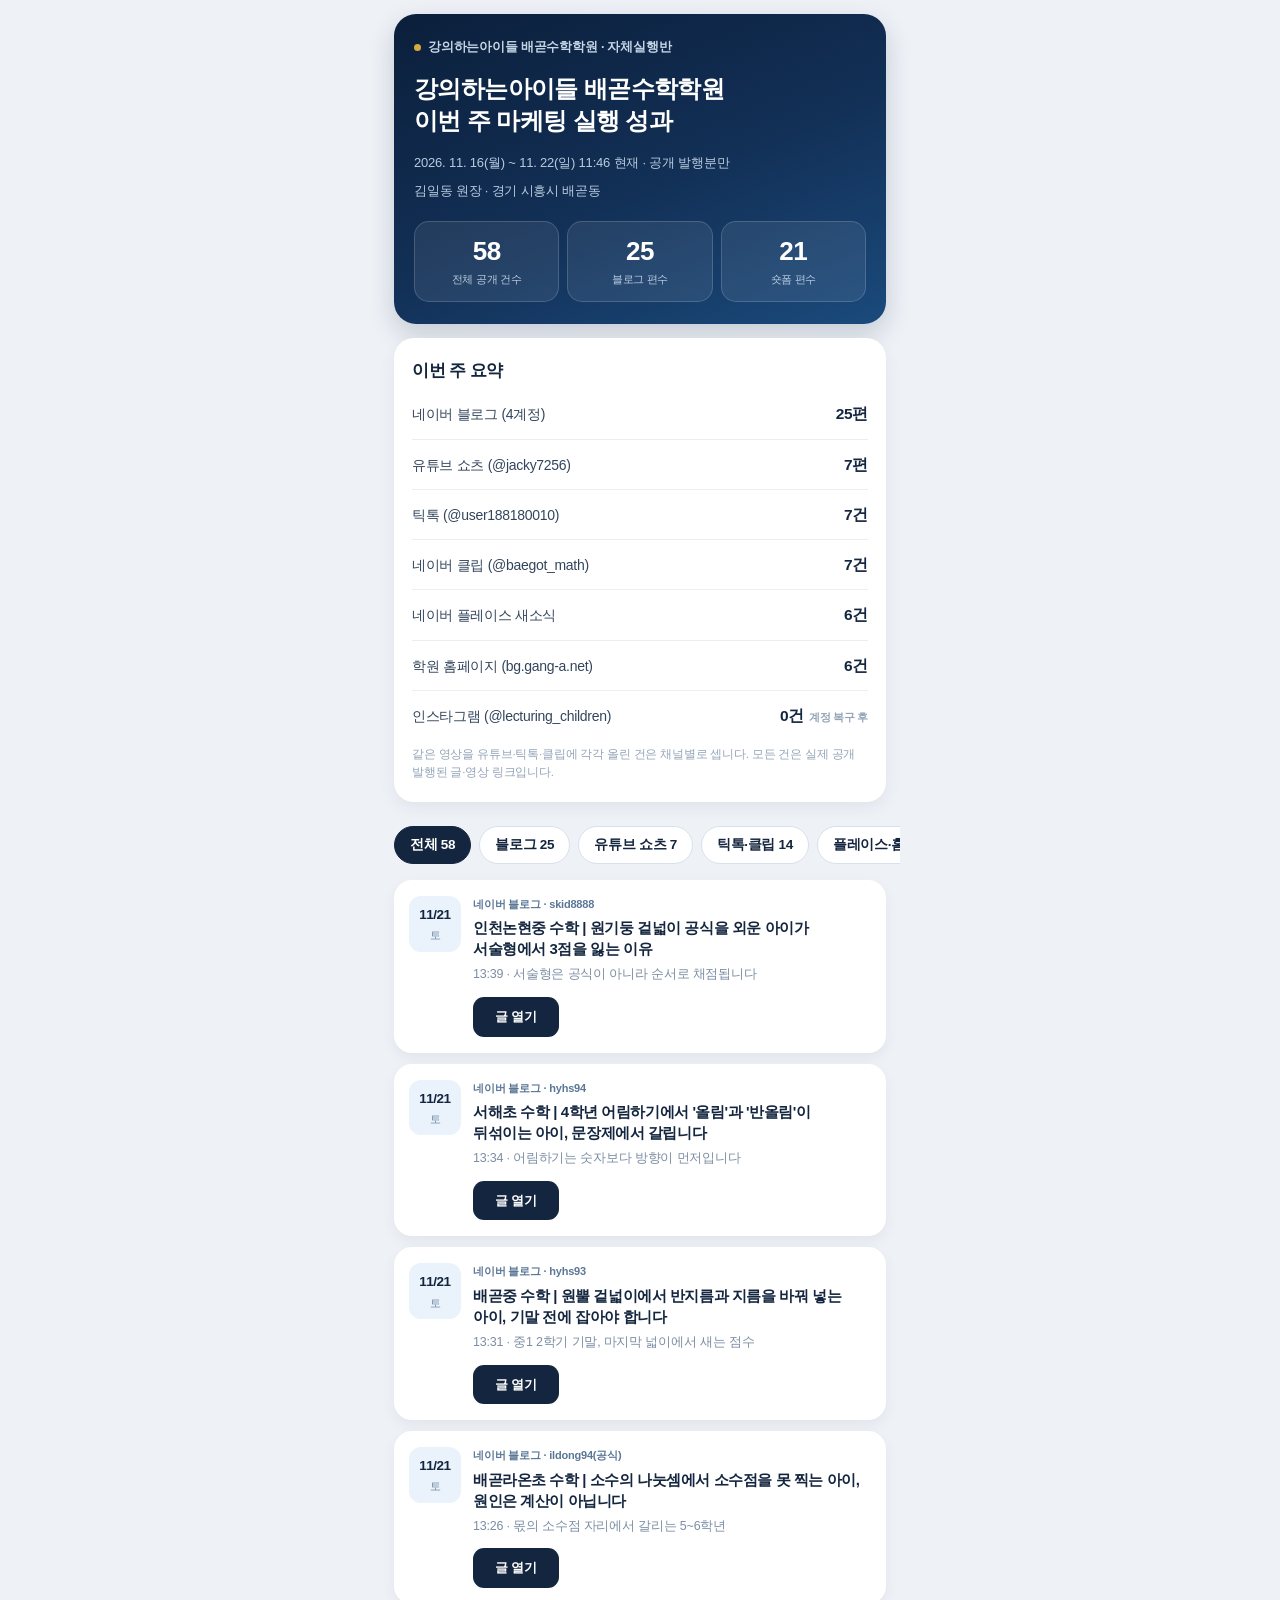
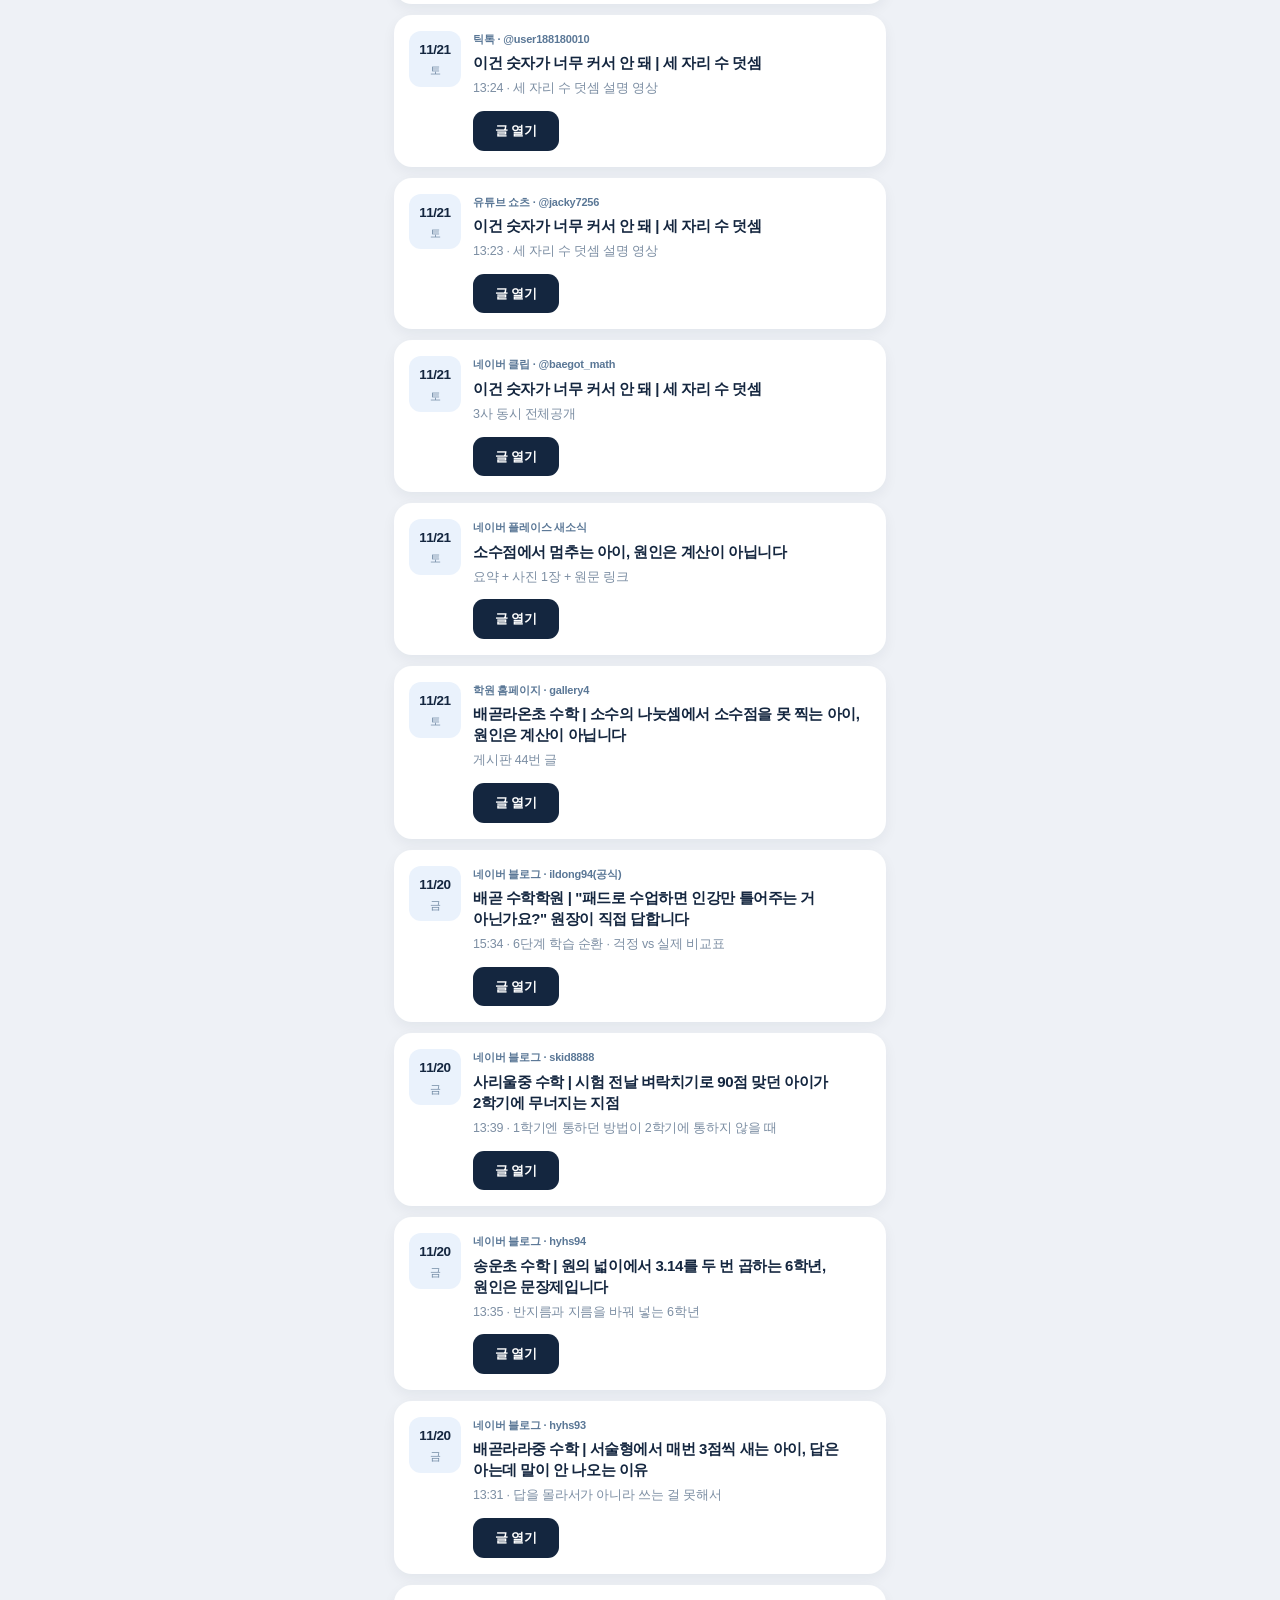
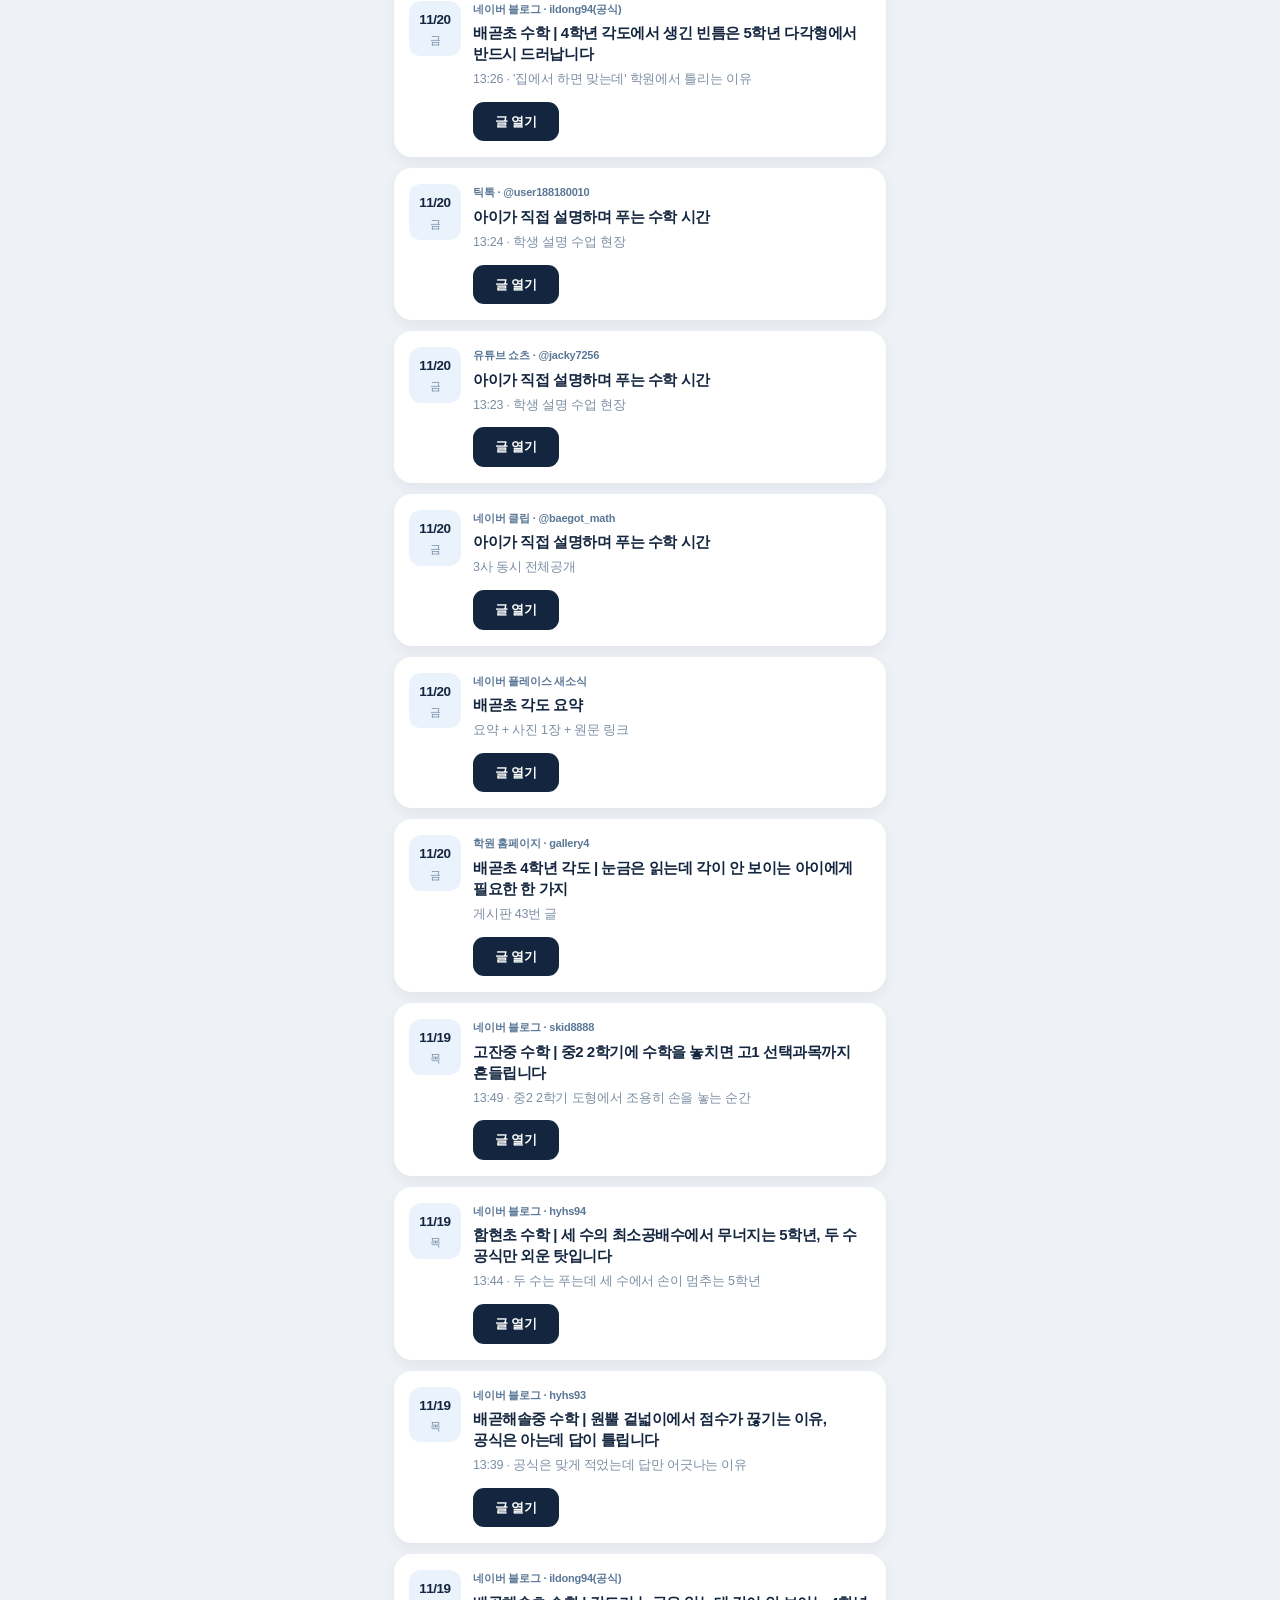
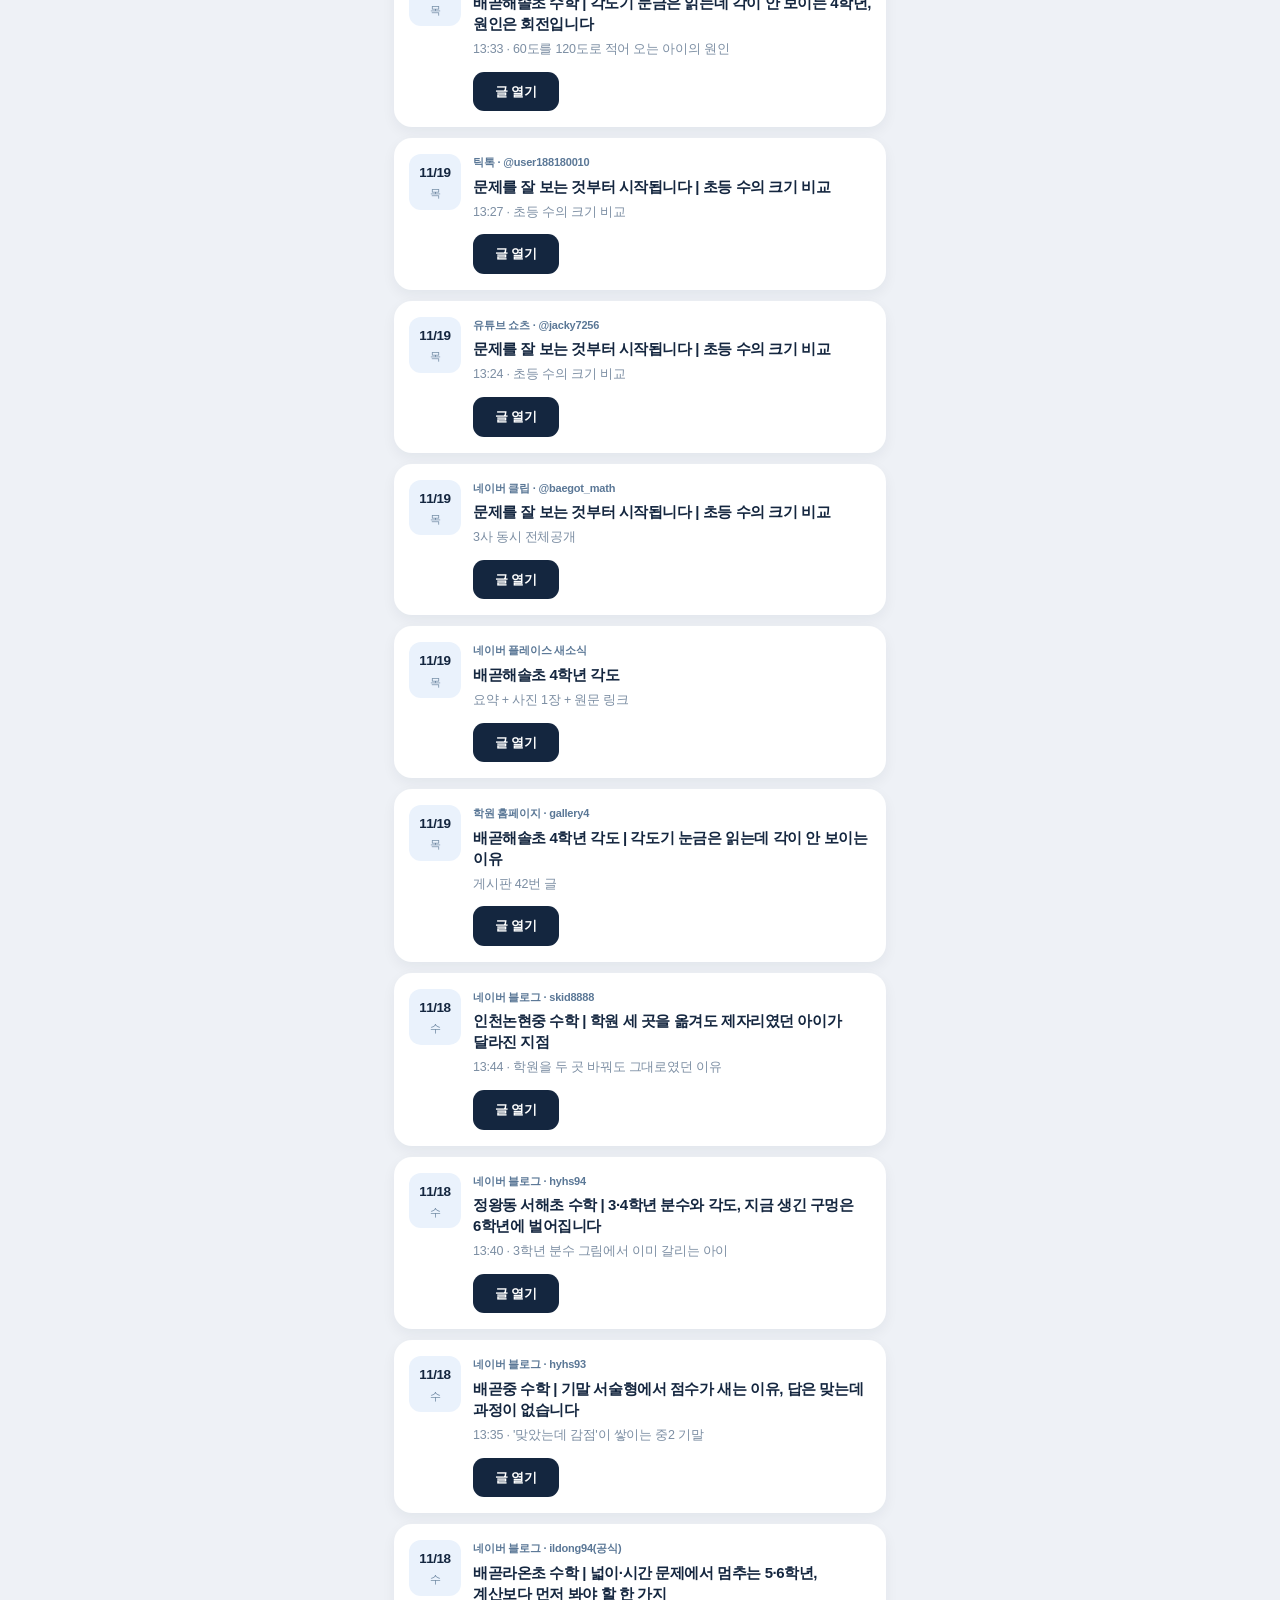
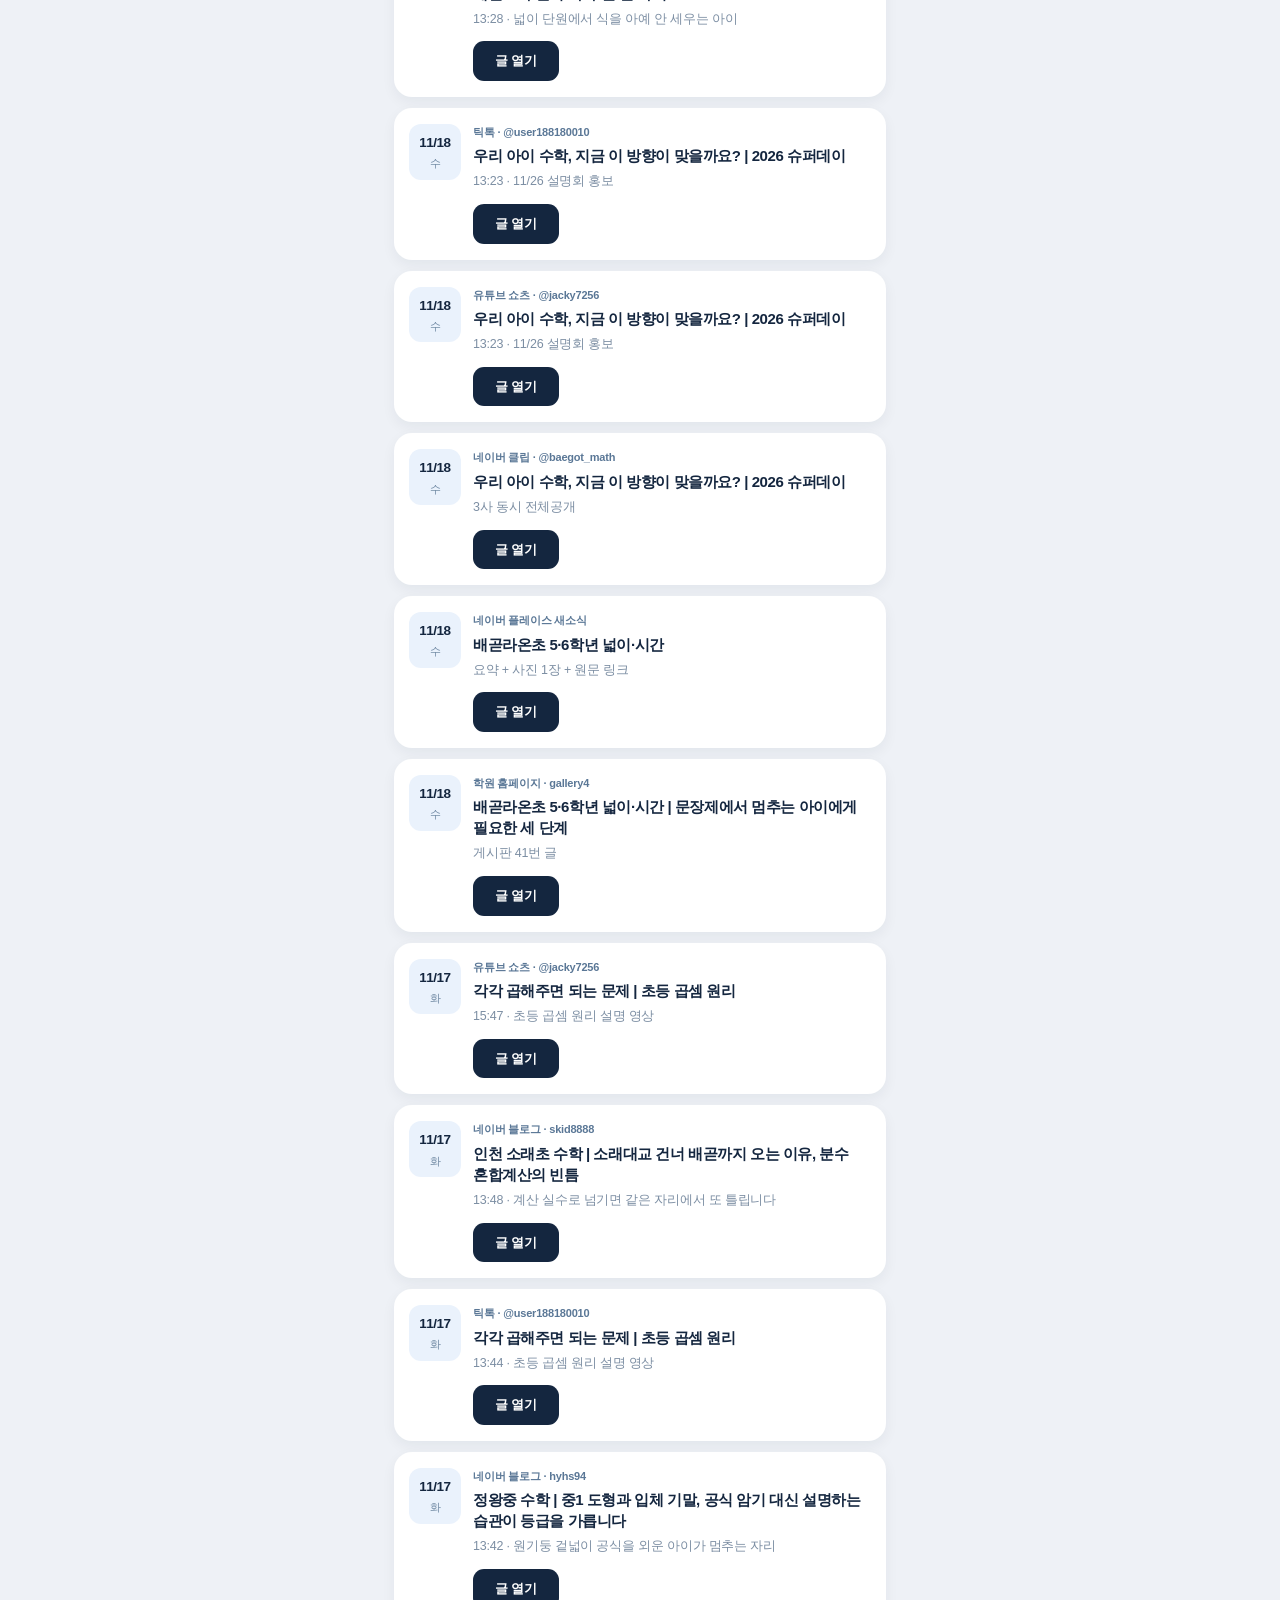
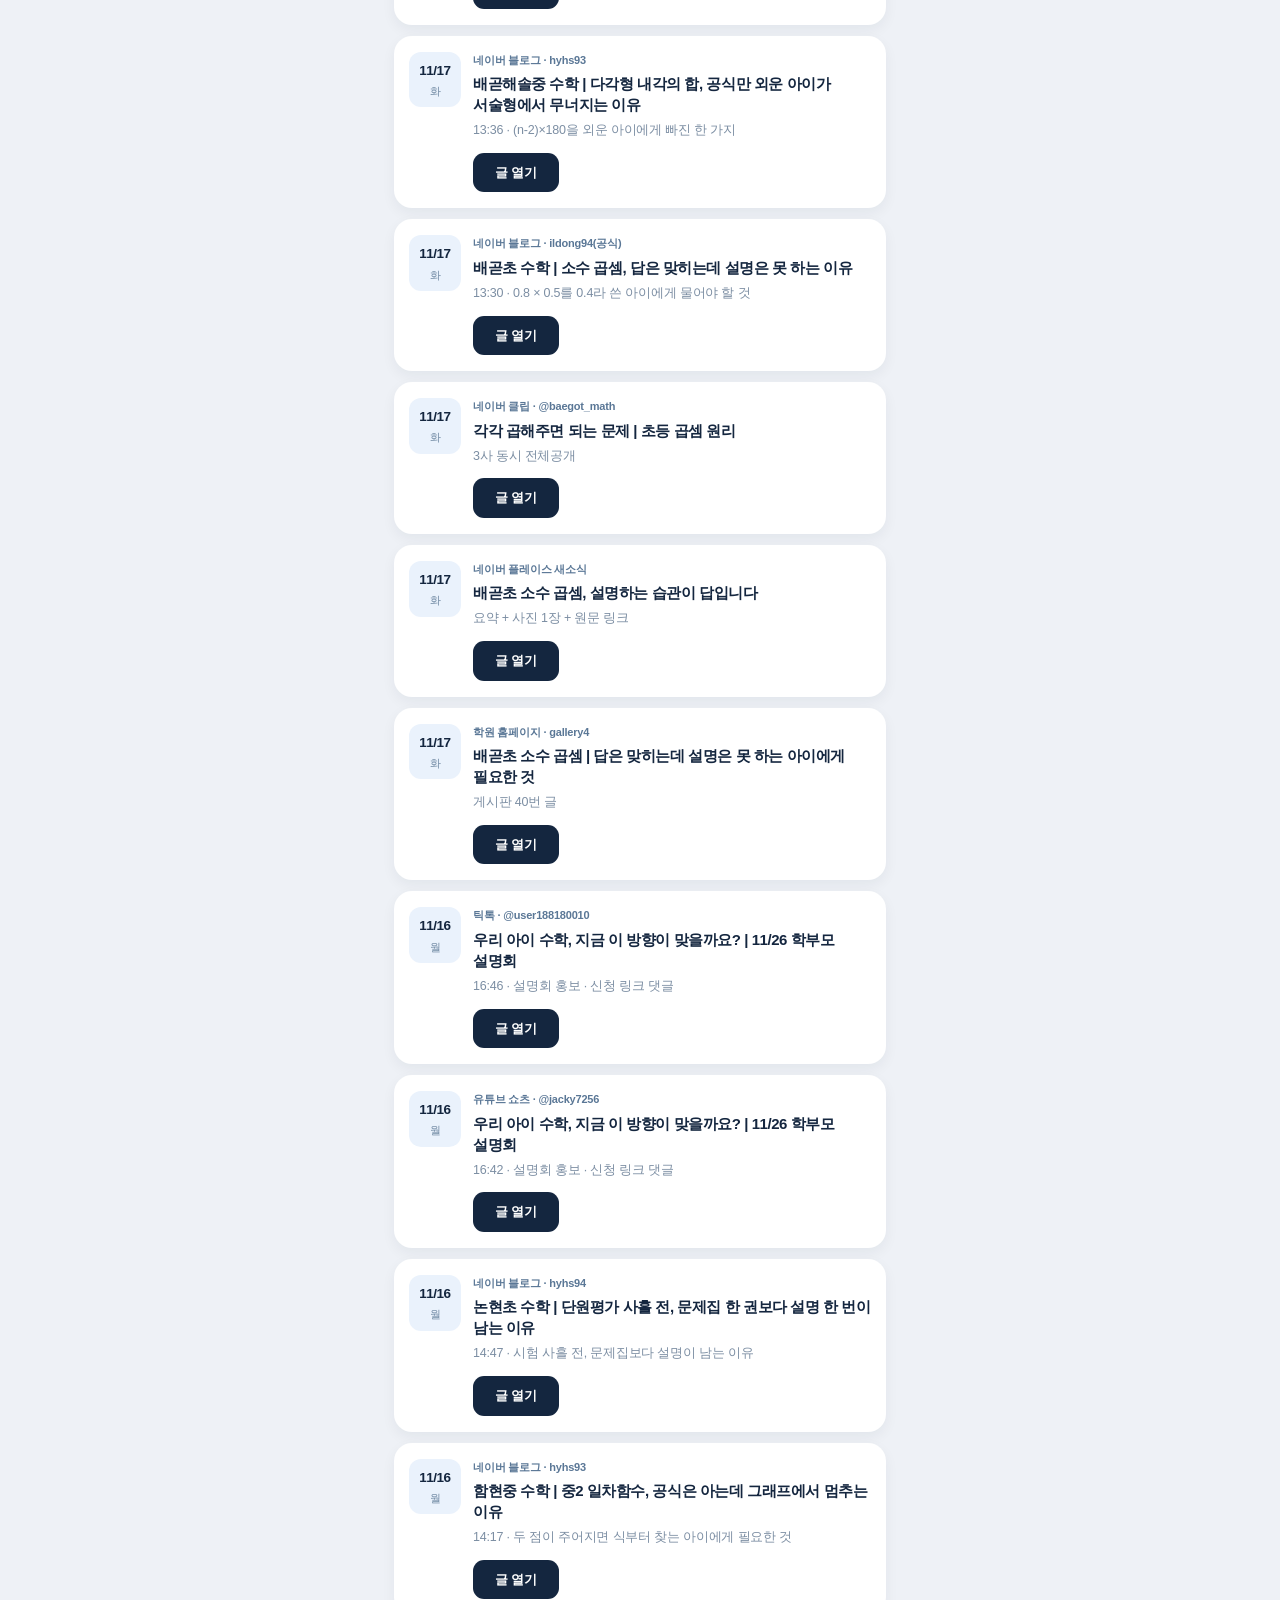
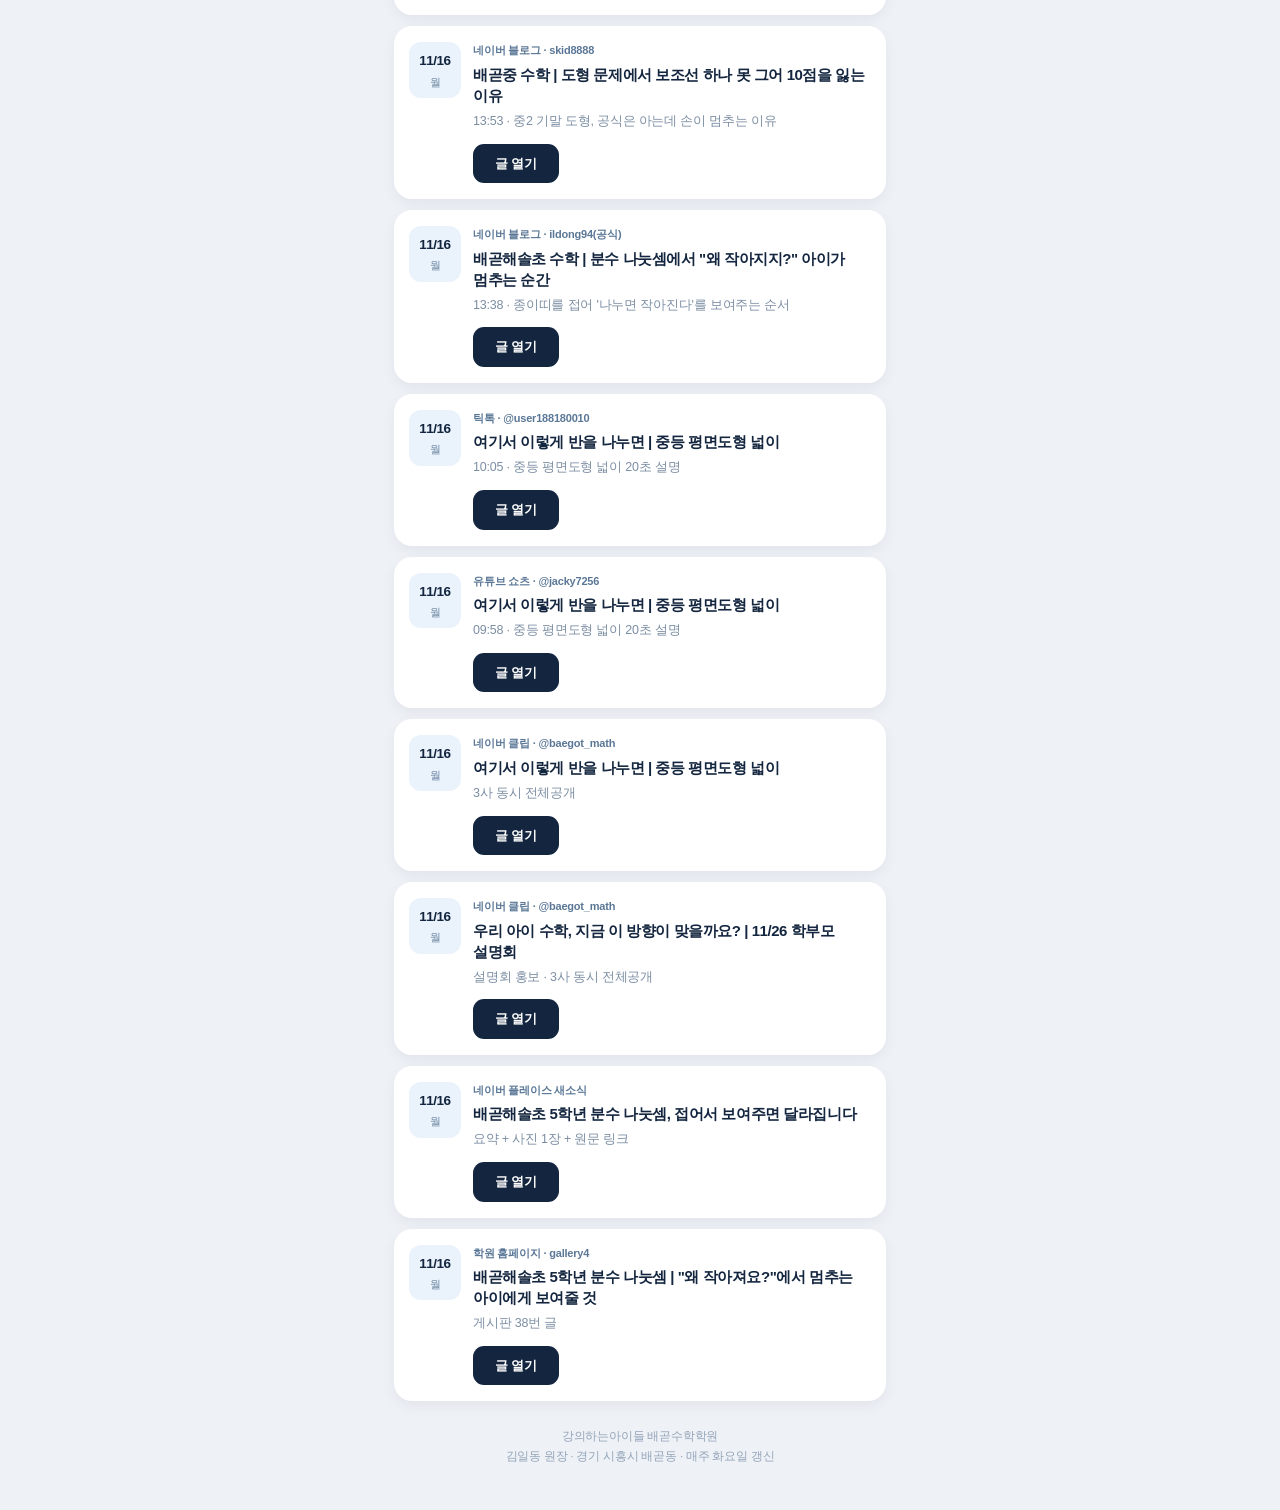
==== index.html @ 43c9d852 "주간 마케팅 실행 성과 페이지 최초 구축 (2026-11-16 ~ 11-22)" ====
<!DOCTYPE html>
<html lang="ko">
<head>
<meta charset="utf-8">
<meta name="viewport" content="width=device-width, initial-scale=1, viewport-fit=cover">
<meta name="theme-color" content="#0d2240">
<title>강의하는아이들 배곧수학학원 이번 주 마케팅 실행 성과</title>
<meta name="description" content="김일동 원장 · 경기 시흥시 배곧동. 2026. 11. 16(월) ~ 11. 22(일) 공개 발행분 주간 성과.">
<meta property="og:type" content="website">
<meta property="og:title" content="강의하는아이들 배곧수학학원 이번 주 마케팅 실행 성과">
<meta property="og:description" content="김일동 원장 · 경기 시흥시 배곧동 · 2026. 11. 16 ~ 11. 22 공개 발행분">
<meta property="og:url" content="https://ildong0311-dot.github.io/">
<meta name="twitter:card" content="summary">
<style>
:root{
  --navy:#122a49;
  --navy-deep:#0d2240;
  --ink:#14263f;
  --ink-soft:#33455c;
  --muted:#7c8ea3;
  --line:#eaeff6;
  --bg:#eef1f6;
  --chip-line:#d7e0ec;
  --gold:#d8a93c;
}
*{box-sizing:border-box;-webkit-tap-highlight-color:transparent}
html,body{margin:0;padding:0}
body{
  background:var(--bg);
  color:var(--ink);
  font-family:-apple-system,BlinkMacSystemFont,"Apple SD Gothic Neo","Pretendard","Noto Sans KR","Malgun Gothic","Segoe UI",sans-serif;
  -webkit-font-smoothing:antialiased;
  line-height:1.5;
}
.wrap{max-width:520px;margin:0 auto;padding:14px 14px 44px}

/* 헤더 */
.hero{
  background:linear-gradient(158deg,#0b1f3b 0%,#122f55 52%,#1a4a7c 100%);
  border-radius:22px;
  padding:24px 20px 22px;
  color:#fff;
  box-shadow:0 10px 26px rgba(13,34,64,.18);
}
.badge{display:flex;align-items:center;gap:7px;font-size:12.5px;font-weight:600;color:#c7d7e8;letter-spacing:-.2px}
.badge .dot{width:7px;height:7px;border-radius:50%;background:var(--gold);flex:none}
.hero h1{
  margin:16px 0 0;
  font-size:24px;line-height:1.34;font-weight:800;letter-spacing:-.6px;color:#fff;
}
.hero h1 span{display:block}
.period{margin:16px 0 0;font-size:13px;line-height:1.55;color:#b9cbe0;letter-spacing:-.2px}
.owner{margin:8px 0 0;font-size:13px;color:#b9cbe0;letter-spacing:-.2px}
.stats{display:flex;gap:8px;margin-top:20px}
.stat{
  flex:1;text-align:center;padding:15px 4px 13px;border-radius:15px;
  background:rgba(255,255,255,.08);
  border:1px solid rgba(255,255,255,.16);
}
.stat b{display:block;font-size:26px;font-weight:800;line-height:1.1;color:#fff;letter-spacing:-.5px}
.stat span{display:block;margin-top:6px;font-size:11px;color:#b9cbe0;letter-spacing:-.3px}

/* 카드 공통 */
.card{background:#fff;border-radius:20px;padding:20px 18px;box-shadow:0 6px 18px rgba(20,38,63,.06)}
.summary{margin-top:14px}
.summary h2{margin:0 0 6px;font-size:17px;font-weight:800;letter-spacing:-.5px;color:var(--ink)}
.srow{display:flex;align-items:baseline;justify-content:space-between;gap:10px;padding:13px 0;border-bottom:1px solid var(--line)}
.srow:last-of-type{border-bottom:0;padding-bottom:4px}
.srow .lab{font-size:14px;color:var(--ink-soft);letter-spacing:-.3px}
.srow .val{font-size:15.5px;font-weight:800;color:var(--ink);white-space:nowrap;letter-spacing:-.3px}
.srow .val em{font-style:normal;font-size:11px;font-weight:600;color:#93a4b8;margin-left:5px}
.note{margin:14px 0 0;font-size:11.5px;line-height:1.6;color:#93a4b8;letter-spacing:-.2px}

/* 필터 */
.chips{
  display:flex;gap:8px;overflow-x:auto;margin:16px -14px 0;padding:8px 14px 6px;
  position:sticky;top:0;z-index:5;
  background:linear-gradient(to bottom,var(--bg) 78%,rgba(238,241,246,0));
  -webkit-overflow-scrolling:touch;scrollbar-width:none;
}
.chips::-webkit-scrollbar{display:none}
.chip{
  flex:none;border:1px solid var(--chip-line);background:#fff;color:var(--ink);
  font-family:inherit;font-size:13.5px;font-weight:700;letter-spacing:-.3px;
  padding:9px 15px;border-radius:999px;cursor:pointer;white-space:nowrap;
  transition:background .15s,color .15s,border-color .15s;
}
.chip[aria-pressed="true"]{background:var(--ink);border-color:var(--ink);color:#fff}

/* 목록 */
.list{display:grid;gap:11px;margin-top:10px}
.item{
  display:flex;gap:12px;background:#fff;border-radius:18px;padding:16px 15px;
  box-shadow:0 5px 14px rgba(20,38,63,.055);
}
.date{
  flex:none;width:52px;align-self:flex-start;text-align:center;
  background:#eaf2fc;border-radius:12px;padding:9px 0 8px;
}
.date .d{display:block;font-size:13.5px;font-weight:800;color:var(--ink);letter-spacing:-.5px}
.date .w{display:block;margin-top:2px;font-size:11px;color:#7089a3}
.body{flex:1;min-width:0}
.ch{font-size:11px;font-weight:600;color:#5a7796;letter-spacing:-.2px;margin-bottom:5px}
.ttl{margin:0;font-size:15px;font-weight:800;line-height:1.4;color:var(--ink);letter-spacing:-.45px;word-break:keep-all}
.meta{margin:6px 0 0;font-size:12.5px;line-height:1.5;color:var(--muted);letter-spacing:-.2px;word-break:keep-all}
.open{
  display:inline-block;margin-top:13px;padding:10px 22px;border-radius:11px;
  background:var(--ink);color:#fff;text-decoration:none;
  font-size:13px;font-weight:700;letter-spacing:-.2px;
}
.open:active{background:#0a1a2e}
.empty{padding:28px 0;text-align:center;font-size:13px;color:var(--muted)}

.foot{margin:26px 0 0;text-align:center;font-size:11.5px;line-height:1.7;color:#93a4b8;letter-spacing:-.2px}
</style>
</head>
<body>
<div class="wrap">
  <header class="hero">
    <div class="badge"><span class="dot"></span><span id="badge">강의하는아이들 배곧수학학원 · 자체실행반</span></div>
    <h1 id="title"></h1>
    <p class="period" id="period"></p>
    <p class="owner" id="owner"></p>
    <div class="stats" id="stats"></div>
  </header>

  <section class="card summary">
    <h2>이번 주 요약</h2>
    <div id="summary"></div>
    <p class="note" id="note"></p>
  </section>

  <nav class="chips" id="chips" aria-label="채널 필터"></nav>
  <div class="list" id="list"></div>
  <p class="foot" id="foot"></p>
</div>

<script>
(function(){
  var state = { items: [], filter: 'all' };
  var pad = function(n){ return n < 10 ? '0' + n : '' + n; };

  function esc(s){
    return String(s == null ? '' : s).replace(/[&<>"']/g, function(c){
      return {'&':'&amp;','<':'&lt;','>':'&gt;','"':'&quot;',"'":'&#39;'}[c];
    });
  }

  function income(item){
    if(item.time) return item.time + ' · ' + item.sub;
    return item.sub;
  }

  function render(){
    var list = document.getElementById('list');
    var rows = state.items.filter(function(it){
      if(state.filter === 'all') return true;
      if(state.filter === 'short') return it.cat === 'tt' || it.cat === 'clip';
      if(state.filter === 'etc') return it.cat === 'place' || it.cat === 'home';
      return it.cat === state.filter;
    });
    if(!rows.length){ list.innerHTML = '<div class="empty">해당 채널의 발행분이 없습니다.</div>'; return; }
    list.innerHTML = rows.map(function(it){
      var p = it.date.split('-');
      return '<article class="item">' +
        '<div class="date"><span class="d">' + p[1] + '/' + p[2] + '</span><span class="w">' + esc(it.dow) + '</span></div>' +
        '<div class="body">' +
          '<div class="ch">' + esc(it.ch) + '</div>' +
          '<h3 class="ttl">' + esc(it.title) + '</h3>' +
          '<p class="meta">' + esc(income(it)) + '</p>' +
          '<a class="open" href="' + esc(it.url) + '" target="_blank" rel="noopener">글 열기</a>' +
        '</div>' +
      '</article>';
    }).join('');
  }

  function bindChips(filters){
    var box = document.getElementById('chips');
    box.innerHTML = filters.map(function(f){
      return '<button class="chip" type="button" data-key="' + f.key + '" aria-pressed="' +
        (f.key === state.filter ? 'true' : 'false') + '">' + esc(f.label) + ' ' + f.count + '</button>';
    }).join('');
    box.addEventListener('click', function(e){
      var b = e.target.closest('.chip'); if(!b) return;
      state.filter = b.dataset.key;
      [].forEach.call(box.querySelectorAll('.chip'), function(c){
        c.setAttribute('aria-pressed', c === b ? 'true' : 'false');
      });
      render();
      window.scrollTo({ top: Math.max(0, box.offsetTop - 8), behavior: 'smooth' });
    });
  }

  fetch('data.json', { cache: 'no-store' })
    .then(function(r){ if(!r.ok) throw new Error('load'); return r.json(); })
    .then(function(d){
      document.getElementById('badge').textContent = d.badge;
      document.getElementById('title').innerHTML =
        '<span>' + esc(d.academy) + '</span><span>' + esc(d.title.replace(d.academy, '').trim()) + '</span>';
      document.getElementById('period').textContent = d.period_label;
      document.getElementById('owner').textContent = d.owner_line;
      document.getElementById('stats').innerHTML = d.stats.map(function(s){
        return '<div class="stat"><b>' + s.value + '</b><span>' + esc(s.label) + '</span></div>';
      }).join('');
      document.getElementById('summary').innerHTML = d.summary.map(function(r){
        return '<div class="srow"><span class="lab">' + esc(r.label) + '</span><span class="val">' +
          esc(r.value) + (r.note ? '<em>' + esc(r.note) + '</em>' : '') + '</span></div>';
      }).join('');
      document.getElementById('note').textContent = d.summary_note || '';
      document.getElementById('foot').innerHTML =
        esc(d.academy) + '<br>' + esc(d.owner_line) + ' · 매주 화요일 갱신';
      state.items = d.items || [];
      bindChips(d.filters || []);
      render();
    })
    .catch(function(){
      document.getElementById('list').innerHTML =
        '<div class="empty">데이터를 불러오지 못했습니다. 잠시 후 새로고침해 주세요.</div>';
    });
})();
</script>
</body>
</html>
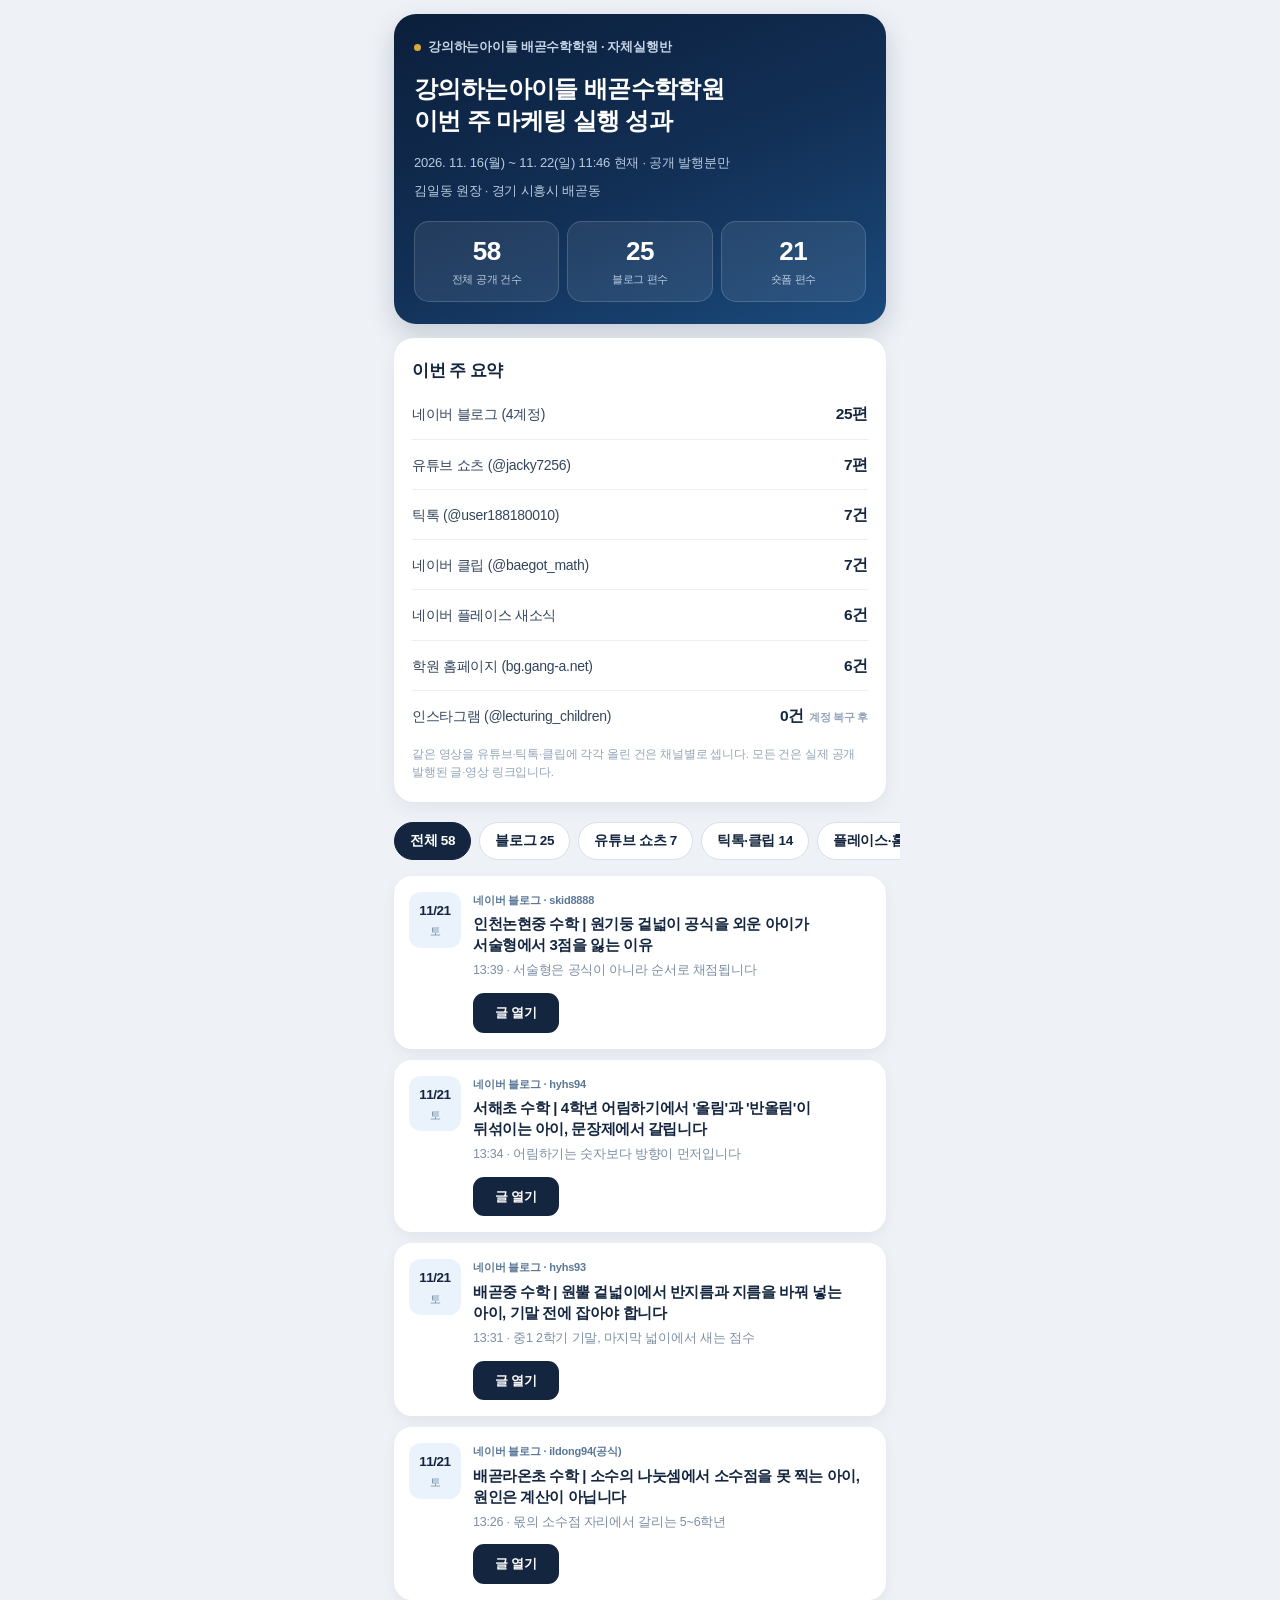
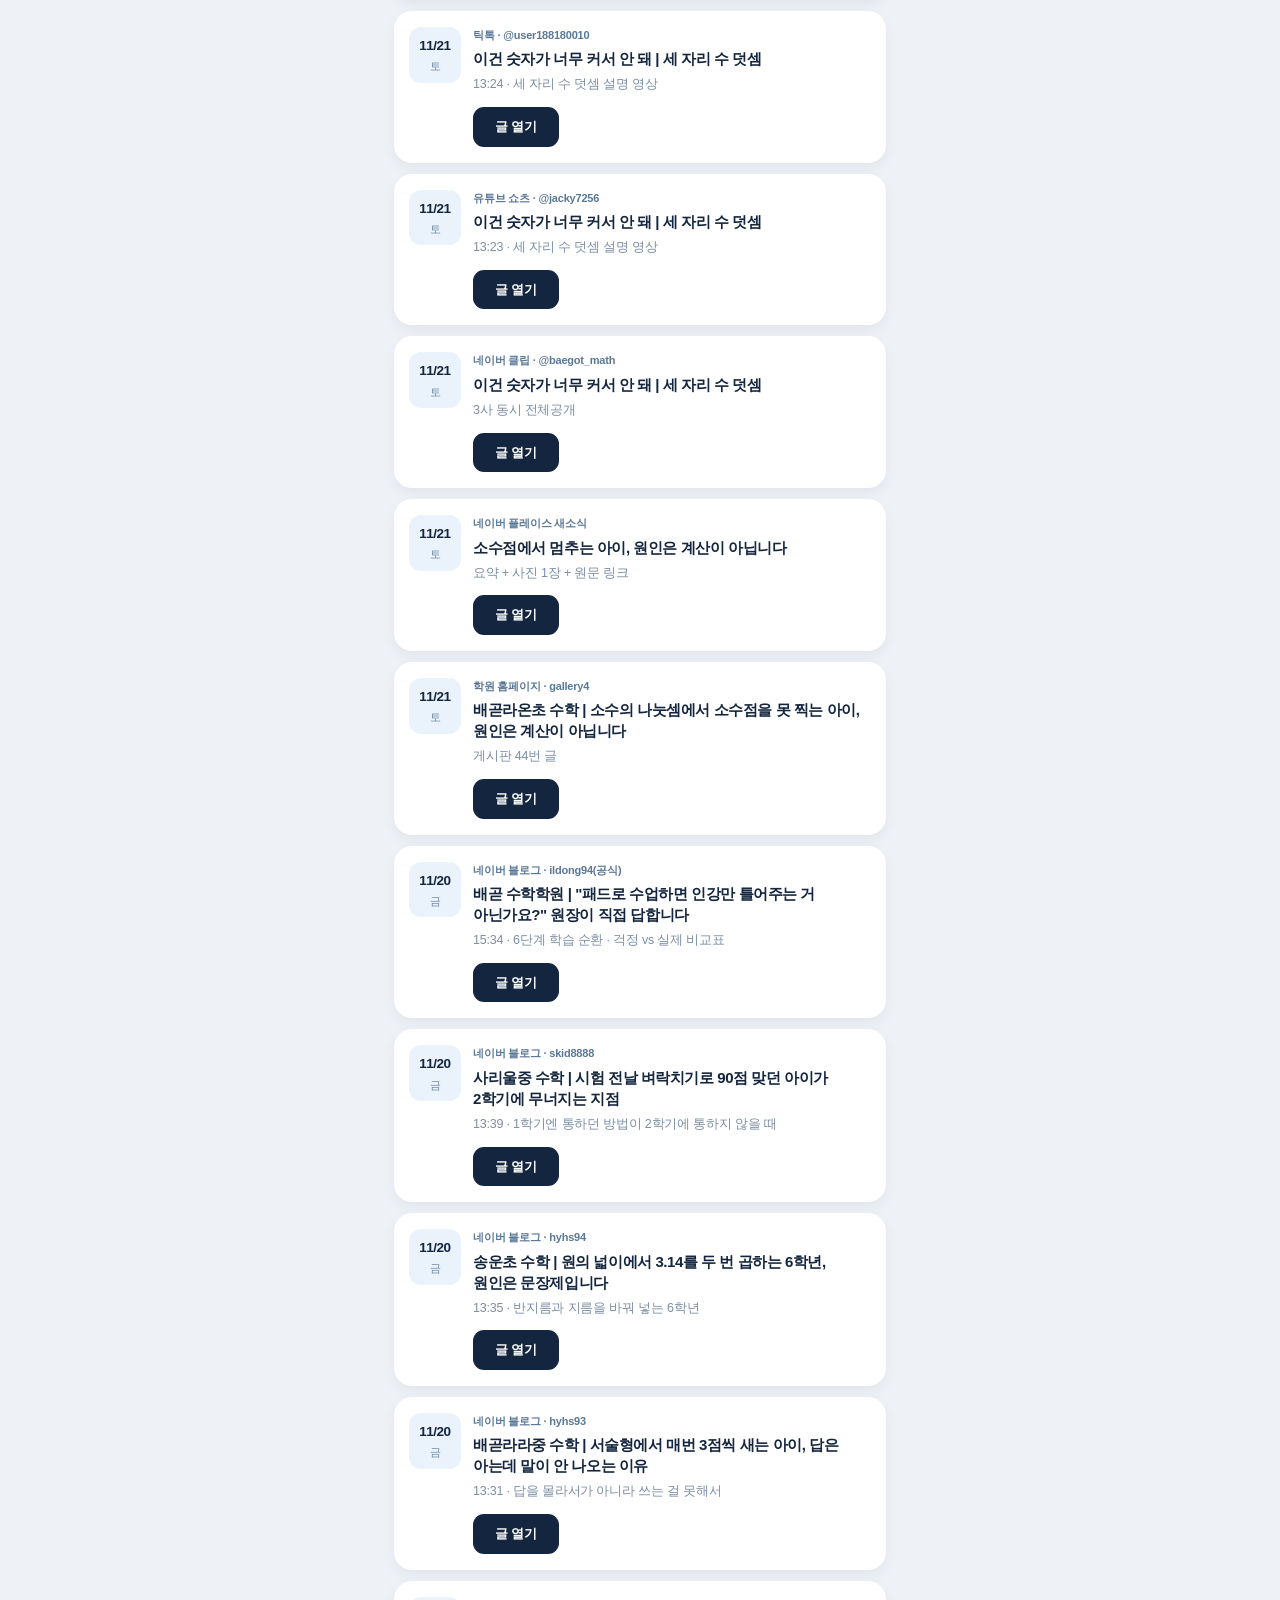
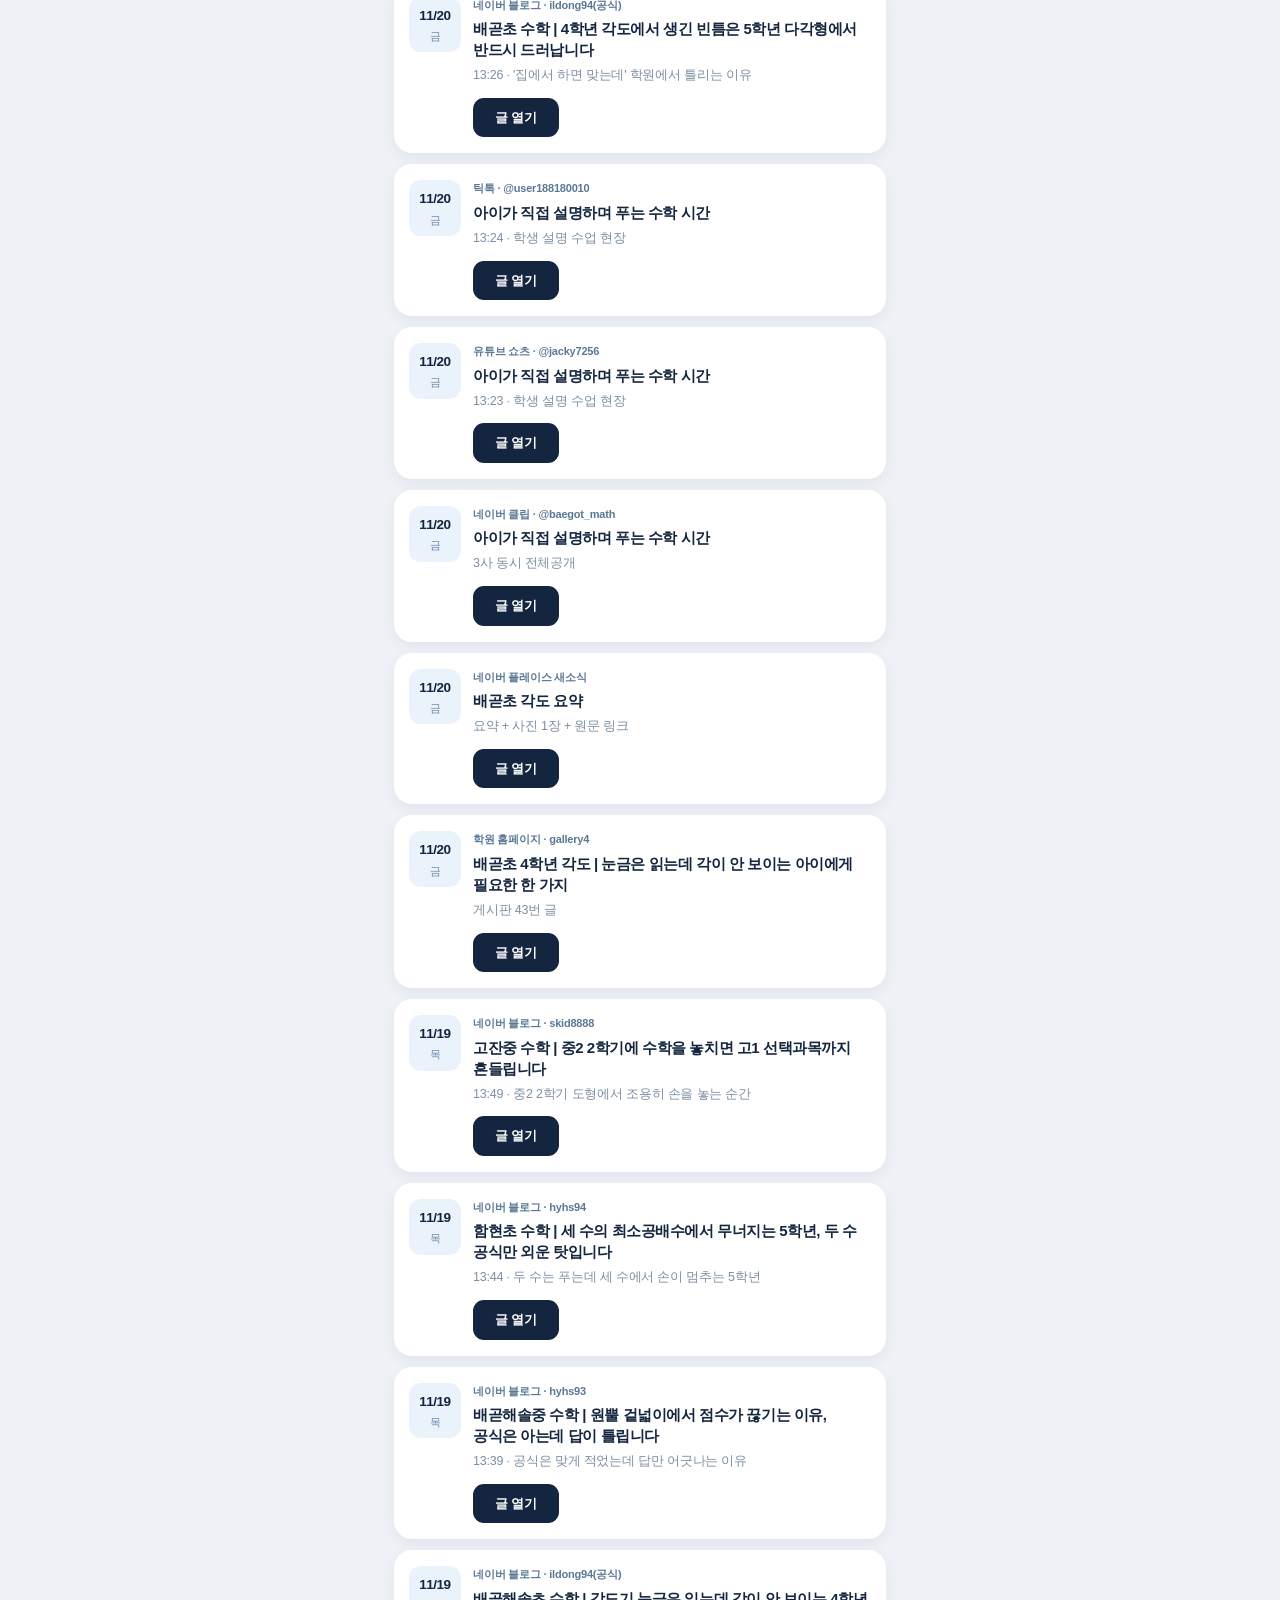
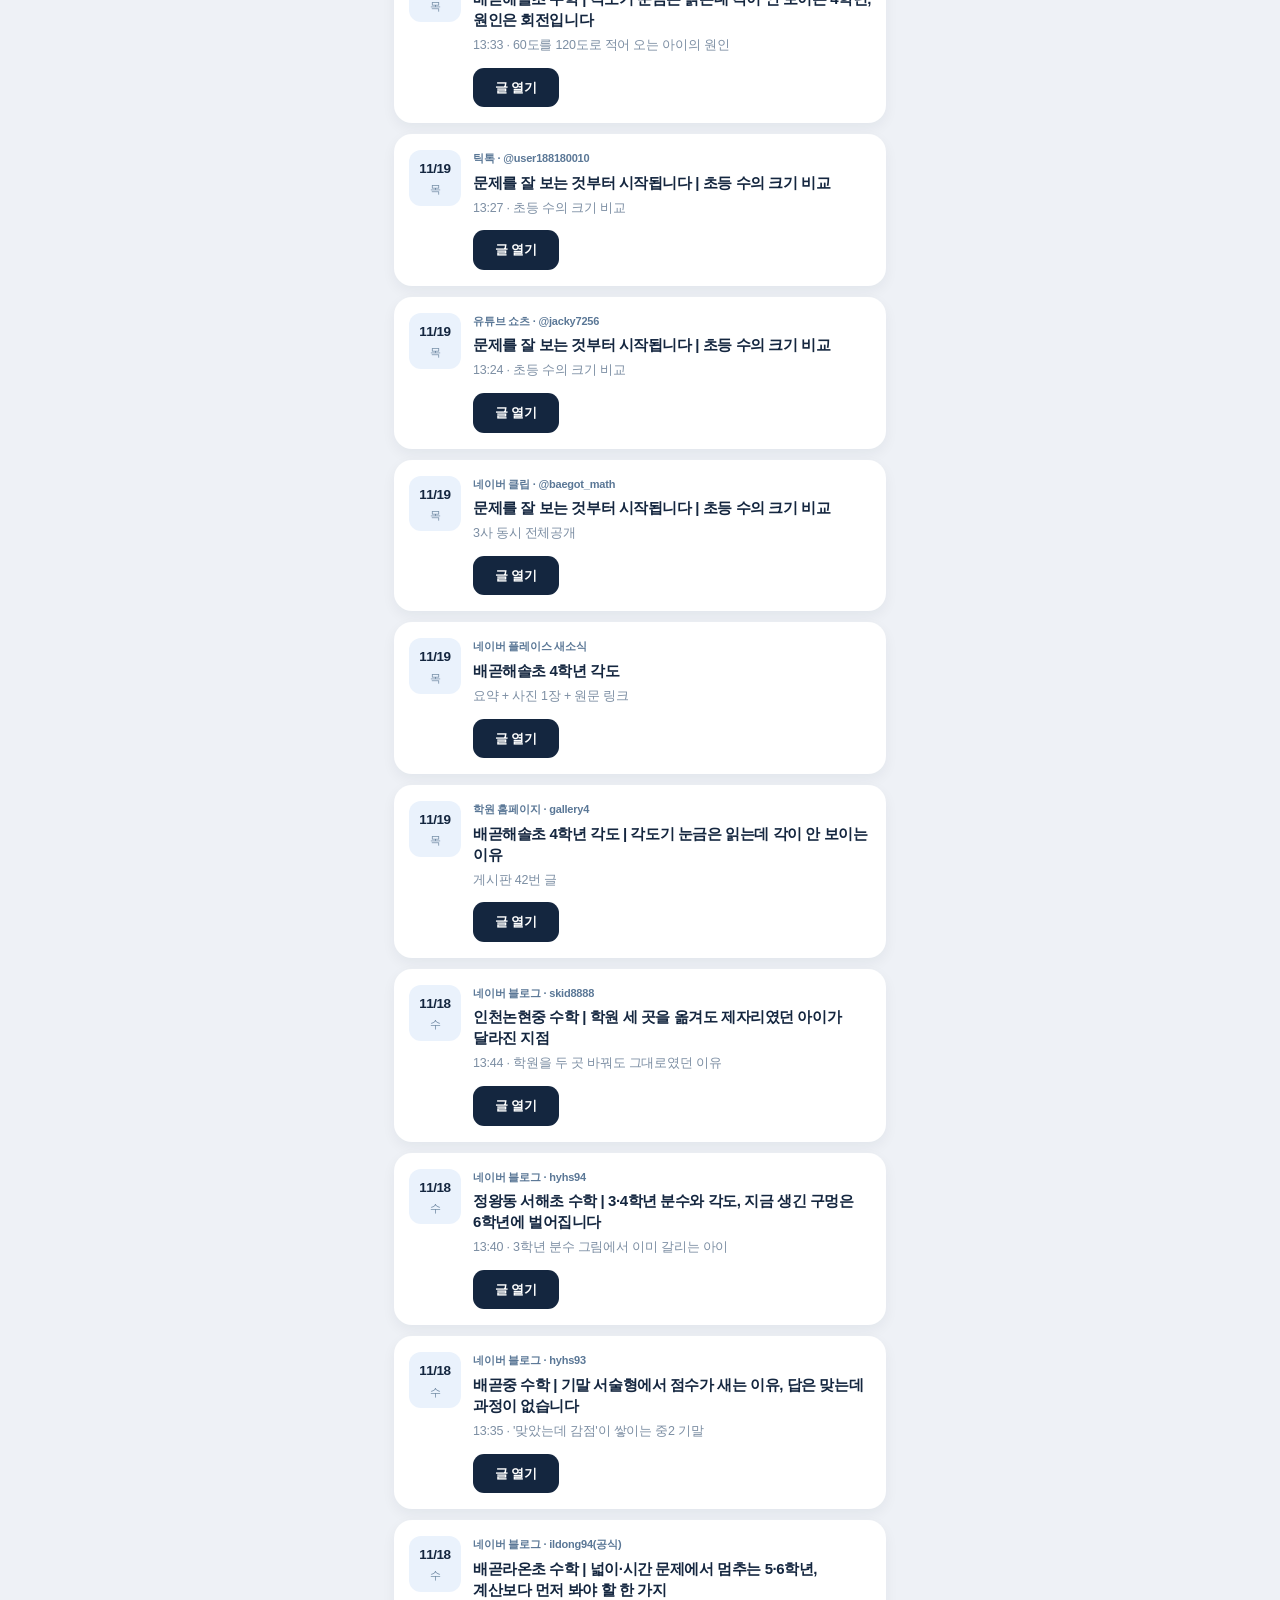
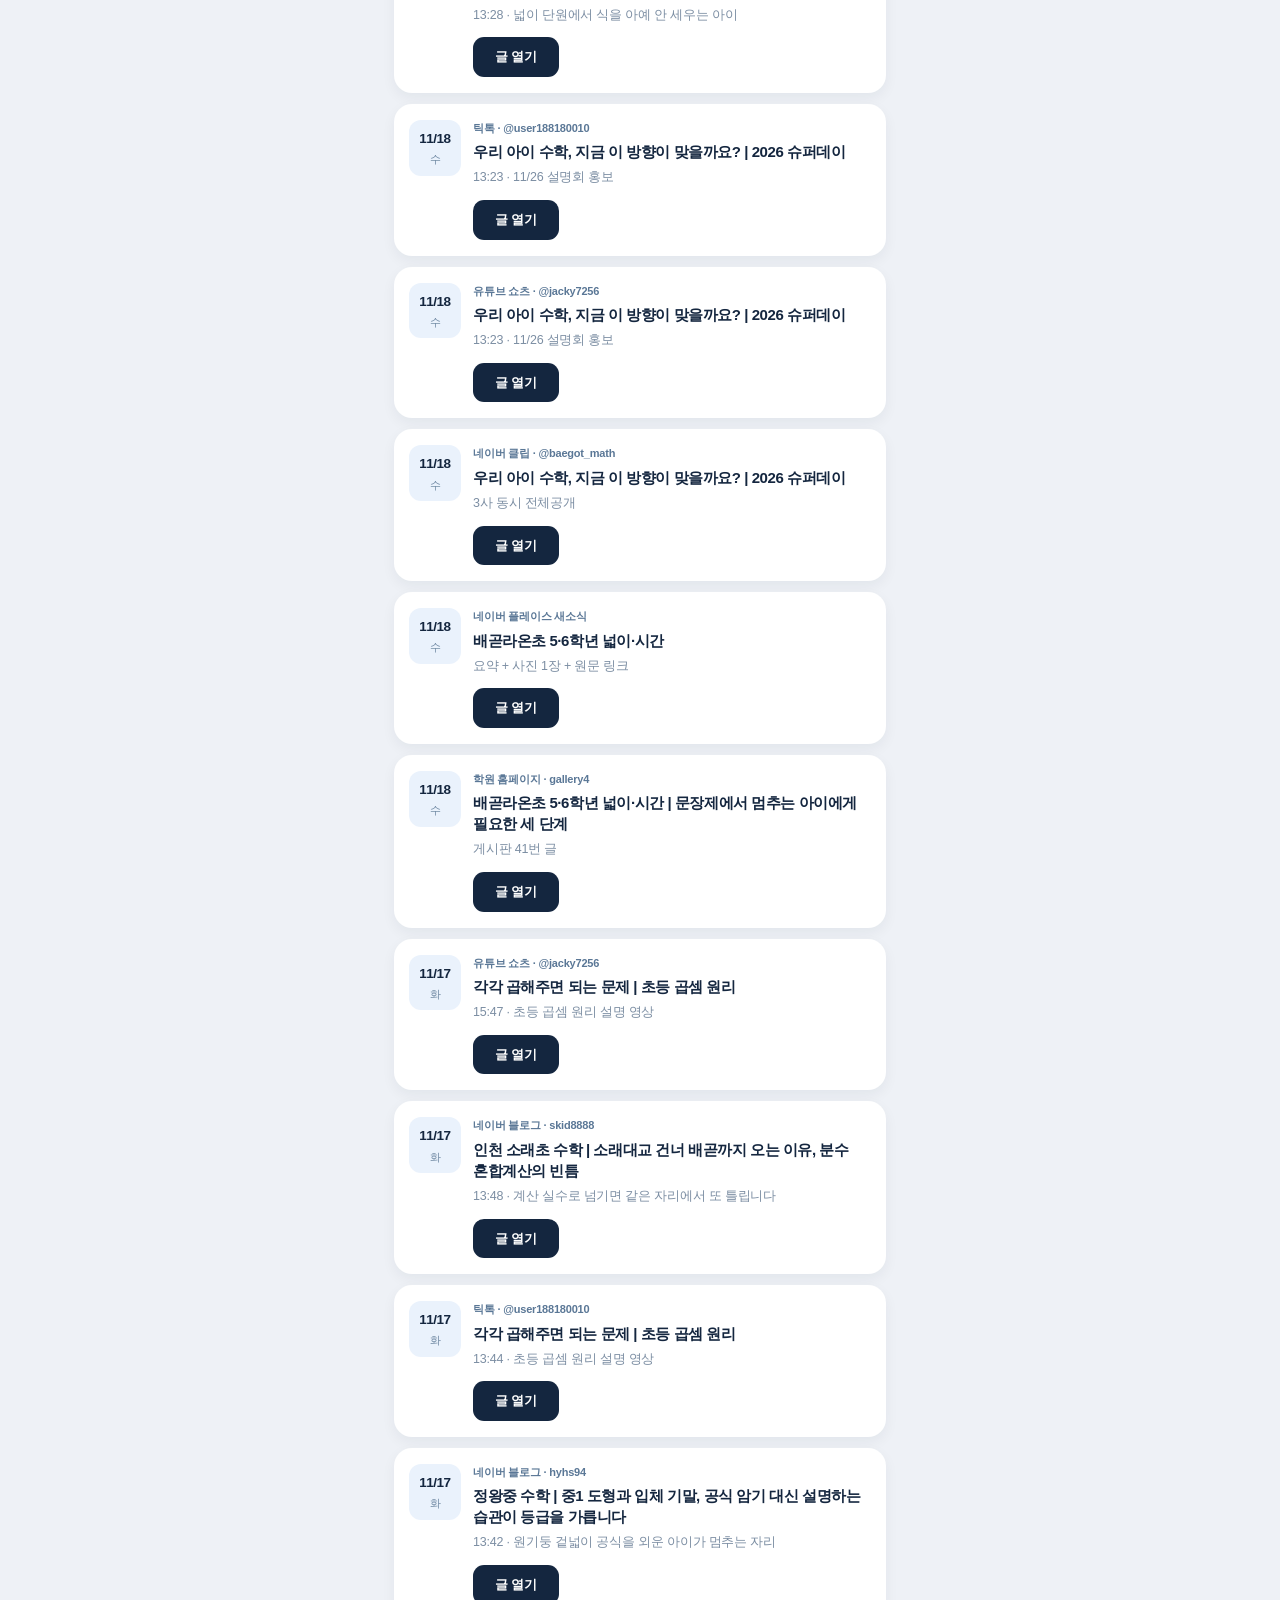
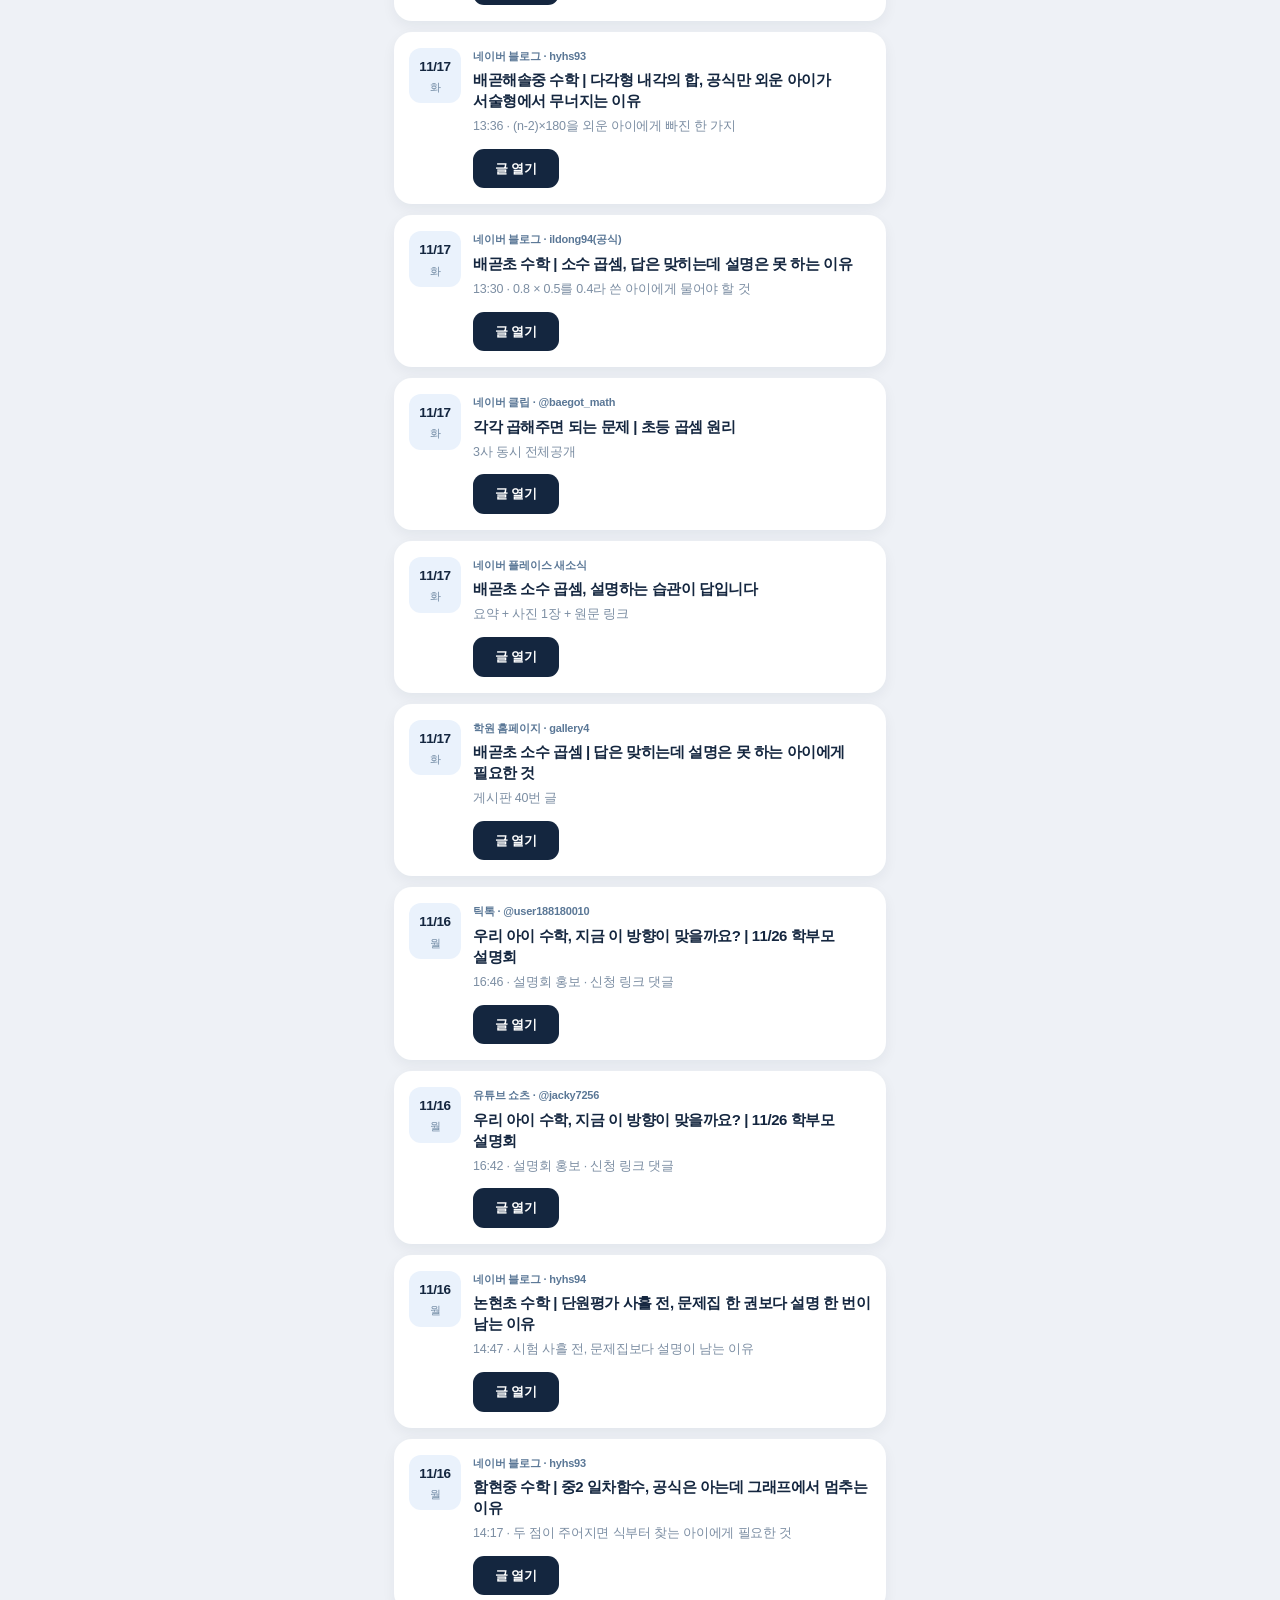
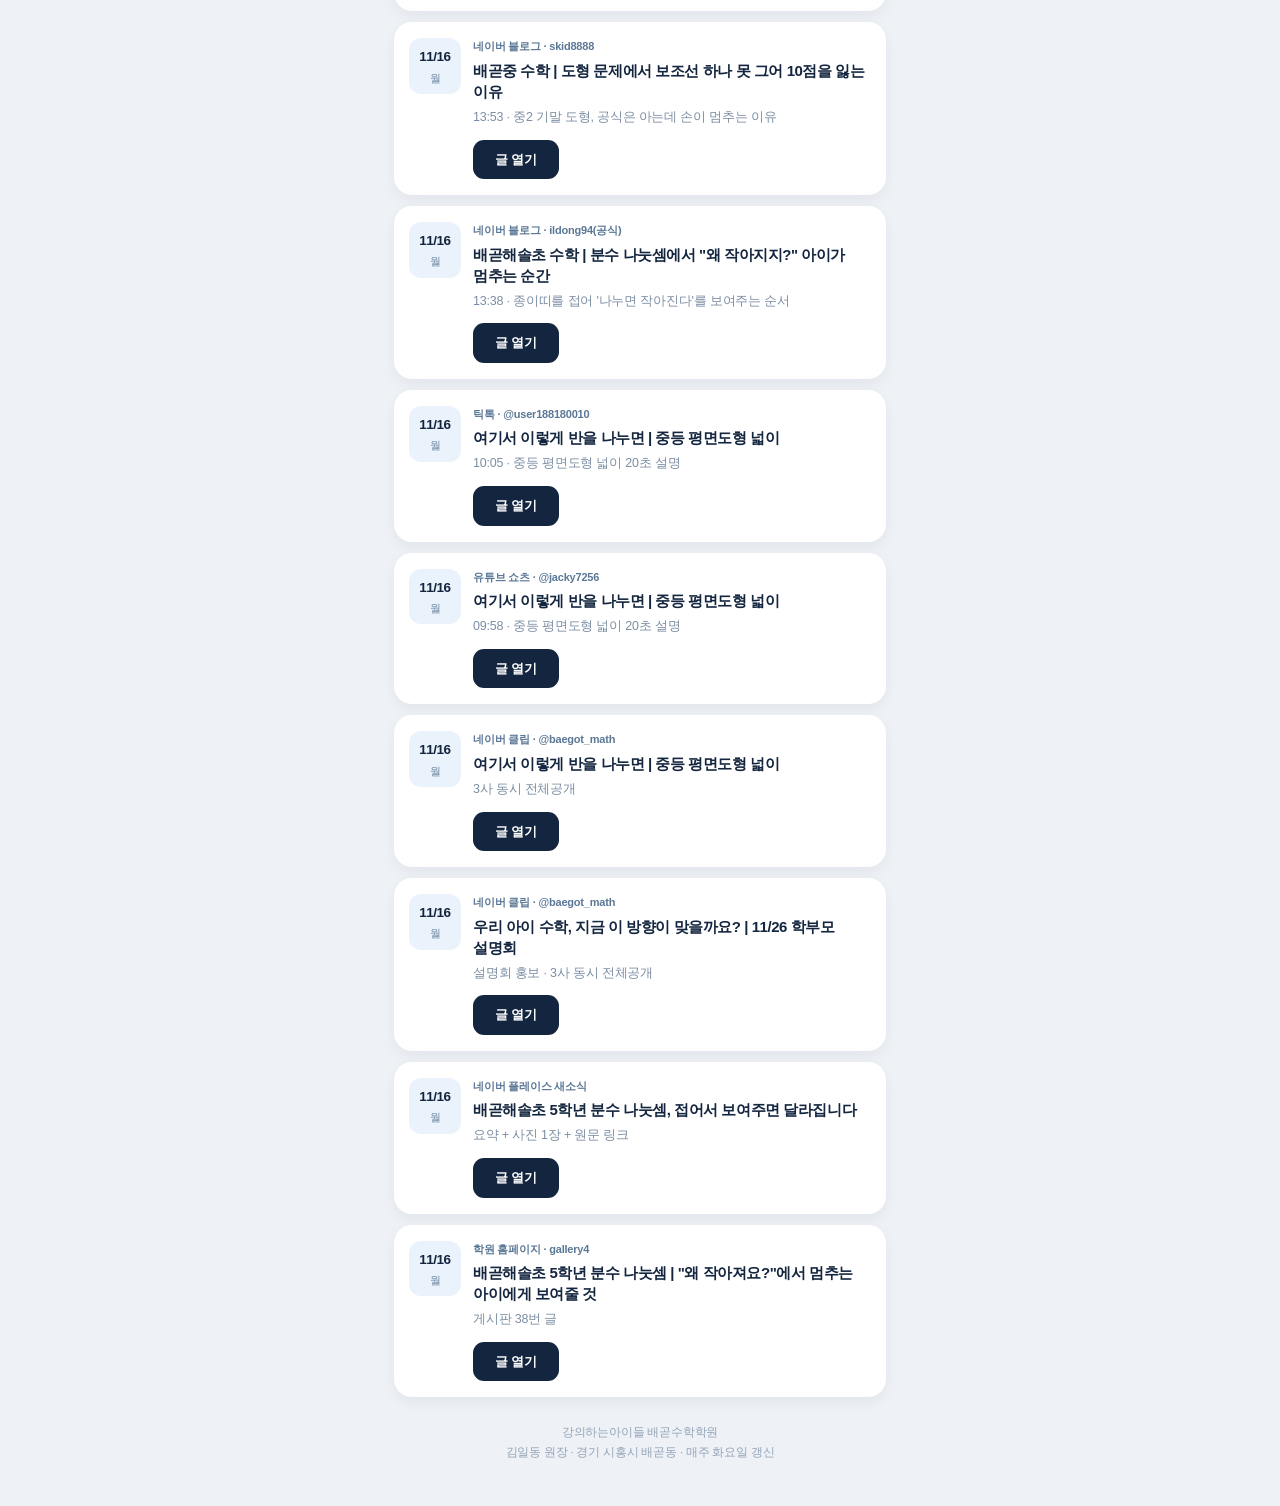
==== commit 4b74e2ff: "필터 칩 고정 해제 및 카드 가림 현상 정리" ====
--- a/index.html
+++ b/index.html
@@ -73,9 +73,7 @@
 
 /* 필터 */
 .chips{
-  display:flex;gap:8px;overflow-x:auto;margin:16px -14px 0;padding:8px 14px 6px;
-  position:sticky;top:0;z-index:5;
-  background:linear-gradient(to bottom,var(--bg) 78%,rgba(238,241,246,0));
+  display:flex;gap:8px;overflow-x:auto;margin:18px -14px 0;padding:2px 14px 6px;
   -webkit-overflow-scrolling:touch;scrollbar-width:none;
 }
 .chips::-webkit-scrollbar{display:none}
@@ -187,7 +185,6 @@
         c.setAttribute('aria-pressed', c === b ? 'true' : 'false');
       });
       render();
-      window.scrollTo({ top: Math.max(0, box.offsetTop - 8), behavior: 'smooth' });
     });
   }
 
